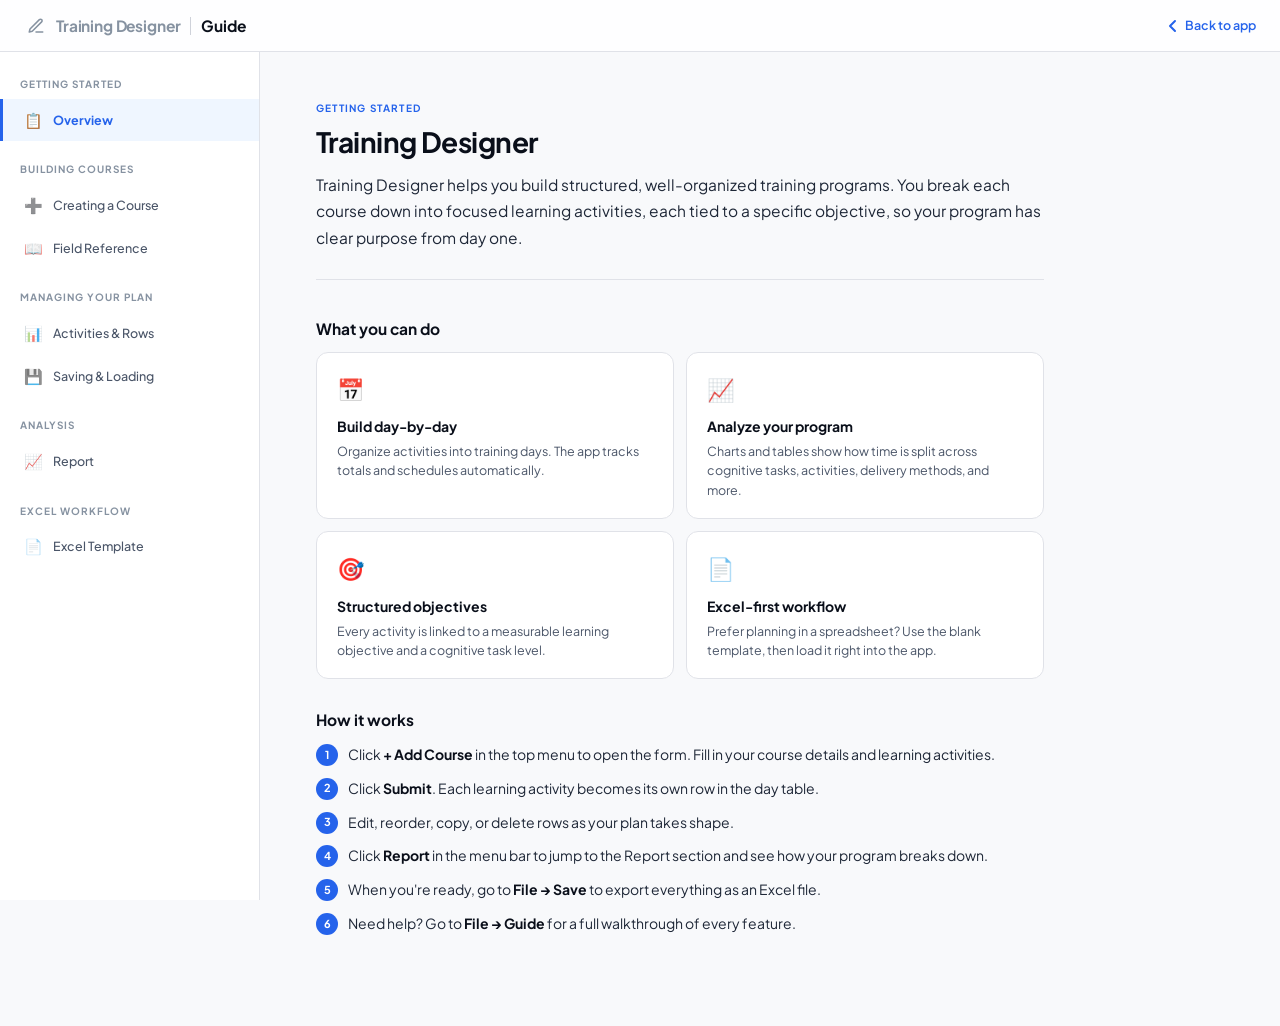
==== guide/index.html @ cc798cdb "initial commit" ====
<!DOCTYPE html>
<html lang="en">
<head>
  <meta charset="UTF-8">
  <meta name="viewport" content="width=device-width, initial-scale=1.0">
  <title>Training Designer: Guide</title>
  <link rel="icon" type="image/png" sizes="32x32" href="../icon.png" />
  <link rel="preconnect" href="https://fonts.googleapis.com">
  <link rel="preconnect" href="https://fonts.gstatic.com" crossorigin>
  <link href="https://fonts.googleapis.com/css2?family=Plus+Jakarta+Sans:ital,wght@0,300;0,400;0,500;0,600;0,700;1,400&display=swap" rel="stylesheet">
  <link rel="stylesheet" href="style.css">
</head>
<body>

  <!-- Top bar -->
  <header class="topbar">
    <span class="topbar-icon">
      <svg width="18" height="18" viewBox="0 0 24 24" fill="none" stroke="currentColor" stroke-width="2" stroke-linecap="round" stroke-linejoin="round">
        <path d="M12 20h9"/><path d="M16.5 3.5a2.121 2.121 0 0 1 3 3L7 19l-4 1 1-4L16.5 3.5z"/>
      </svg>
    </span>
    <span class="topbar-logo">Training Designer</span>
    <div class="topbar-sep"></div>
    <span class="topbar-title">Guide</span>
    <a href="../index.html" class="topbar-back">
      <svg width="14" height="14" viewBox="0 0 14 14" fill="none"><path d="M9 2L4 7L9 12" stroke="currentColor" stroke-width="2" stroke-linecap="round" stroke-linejoin="round"/></svg>
      Back to app
    </a>
  </header>

  <div class="layout">

    <!-- Sidebar -->
    <nav class="sidebar" id="sidebar">
      <div class="sidebar-section-label">Getting Started</div>
      <div class="nav-item active" data-panel="overview">
        <span class="nav-icon">📋</span> Overview
      </div>

      <div class="sidebar-section-label">Building Courses</div>
      <div class="nav-item" data-panel="creating">
        <span class="nav-icon">➕</span> Creating a Course
      </div>
      <div class="nav-item" data-panel="fields">
        <span class="nav-icon">📖</span> Field Reference
      </div>

      <div class="sidebar-section-label">Managing Your Plan</div>
      <div class="nav-item" data-panel="managing">
        <span class="nav-icon">📊</span> Activities &amp; Rows
      </div>
      <div class="nav-item" data-panel="saving">
        <span class="nav-icon">💾</span> Saving &amp; Loading
      </div>

      <div class="sidebar-section-label">Analysis</div>
      <div class="nav-item" data-panel="report">
        <span class="nav-icon">📈</span> Report
      </div>

      <div class="sidebar-section-label">Excel Workflow</div>
      <div class="nav-item" data-panel="template">
        <span class="nav-icon">📄</span> Excel Template
      </div>
    </nav>

    <!-- Main -->
    <main class="main" id="mainContent">

      <!-- ── OVERVIEW ──────────────────────────────────────────── -->
      <section class="panel active" id="overview">
        <div class="panel-eyebrow">Getting Started</div>
        <h1 class="panel-title">Training Designer</h1>
        <p class="panel-lead">Training Designer helps you build structured, well-organized training programs. You break each course down into focused learning activities, each tied to a specific objective, so your program has clear purpose from day one.</p>

        <div class="section">
          <div class="section-title">What you can do</div>
          <div class="overview-grid">
            <div class="overview-card">
              <div class="overview-card-icon">📅</div>
              <div class="overview-card-title">Build day-by-day</div>
              <div class="overview-card-desc">Organize activities into training days. The app tracks totals and schedules automatically.</div>
            </div>
            <div class="overview-card">
              <div class="overview-card-icon">📈</div>
              <div class="overview-card-title">Analyze your program</div>
              <div class="overview-card-desc">Charts and tables show how time is split across cognitive tasks, activities, delivery methods, and more.</div>
            </div>
            <div class="overview-card">
              <div class="overview-card-icon">🎯</div>
              <div class="overview-card-title">Structured objectives</div>
              <div class="overview-card-desc">Every activity is linked to a measurable learning objective and a cognitive task level.</div>
            </div>
            <div class="overview-card">
              <div class="overview-card-icon">📄</div>
              <div class="overview-card-title">Excel-first workflow</div>
              <div class="overview-card-desc">Prefer planning in a spreadsheet? Use the blank template, then load it right into the app.</div>
            </div>
          </div>
        </div>

        <div class="section">
          <div class="section-title">How it works</div>
          <ul class="steps">
            <li>Click <strong>+ Add Course</strong> in the top menu to open the form. Fill in your course details and learning activities.</li>
            <li>Click <strong>Submit</strong>. Each learning activity becomes its own row in the day table.</li>
            <li>Edit, reorder, copy, or delete rows as your plan takes shape.</li>
            <li>Click <strong>Report</strong> in the menu bar to jump to the Report section and see how your program breaks down.</li>
            <li>When you're ready, go to <strong>File &rarr; Save</strong> to export everything as an Excel file.</li>
            <li>Need help? Go to <strong>File &rarr; Guide</strong> for a full walkthrough of every feature.</li>
          </ul>
        </div>
      </section>

      <!-- ── CREATING A COURSE ─────────────────────────────────── -->
      <section class="panel" id="creating">
        <div class="panel-eyebrow">Building Courses</div>
        <h1 class="panel-title">Creating a Course</h1>
        <p class="panel-lead">Each time you submit the form, the app creates one or more rows in your day table. Every learning activity you define becomes its own row.</p>

        <div class="section">
          <div class="section-title">Opening the form</div>
          <p>Click <strong>+ Add Course</strong> in the top menu bar. A form will appear where you can fill in the course details (day, unit, module) and at least one learning activity. When everything looks right, click <strong>Submit</strong>.</p>
        </div>

        <div class="section">
          <div class="section-title">Adding multiple activities</div>
          <p>A single course can contain several learning activities. For example, a module on "Creating a Case in Salesforce" might include a lecture, a navigation practice, and a knowledge check, each as separate activities.</p>
          <p>Click <strong>+ Learning Activity</strong> inside the form to add more. Each one gets its own objective, cognitive task, and duration, and each one becomes a separate row in the table.</p>
          <div class="callout"><strong>Tip:</strong> Use the drag handle (☰) next to each activity block to reorder them inside the form before you submit.</div>
        </div>

        <div class="section">
          <div class="section-title">Editing an existing row</div>
          <p>Click the ✏️ <strong>Edit</strong> button on any row. The form reopens with that row's data already filled in. Make your changes and submit to update it.</p>
          <div class="callout">While you're editing, all other table actions (drag, delete, copy) are disabled. Submit or cancel the edit to re-enable them.</div>
        </div>
      </section>

      <!-- ── FIELD REFERENCE ───────────────────────────────────── -->
      <section class="panel" id="fields">
        <div class="panel-eyebrow">Building Courses</div>
        <h1 class="panel-title">Field Reference</h1>
        <p class="panel-lead">A breakdown of every field in the Add Course form, what it means, and what to enter.</p>

        <div class="card">
          <div class="section-title">Course-level fields</div>
          <p style="margin-bottom:12px;color:var(--ink-tertiary);font-size:var(--text-sm);">These apply to the whole course and are shared by all activities under it.</p>
          <div class="field-row" style="padding-top:0"><span class="field-label">Day</span><span class="field-val">Which training day this course falls on. Enter a number (e.g., 1, 2, 3).</span></div>
          <div class="field-row"><span class="field-label">Unit (Main Topic)</span><span class="field-val">The broad topic that groups related content together. Example: "Salesforce", "Print Products", "Tax Form 1065".</span></div>
          <div class="field-row"><span class="field-label">Module (Subtopic)</span><span class="field-val">A specific subject within the unit. Example: "Creating a Case in Salesforce", "Running Meetings".</span></div>
        </div>

        <div class="card">
          <div class="section-title">Activity-level fields</div>
          <p style="margin-bottom:12px;color:var(--ink-tertiary);font-size:var(--text-sm);">Each learning activity has its own set of these fields.</p>
          <div class="field-row" style="padding-top:0"><span class="field-label">Duration</span><span class="field-val">How long this activity takes, in minutes.</span></div>
          <div class="field-row"><span class="field-label">Link <span style="font-weight:400;color:var(--ink-muted);font-size:var(--text-xs)">(optional)</span></span><span class="field-val">A URL to an external resource. If provided, it shows as a clickable link in the Media column. Must start with http:// or https://.</span></div>
          <div class="field-row"><span class="field-label">Plan</span><span class="field-val">The intended action for this row when reviewing or updating the program. Rows marked <strong>Remove</strong> are excluded from total duration calculations.</span></div>
          <div class="field-row"><span class="field-label">Notes <span style="font-weight:400;color:var(--ink-muted);font-size:var(--text-xs)">(optional)</span></span><span class="field-val">Any extra context that may affect delivery or future updates. Only visible in the exported Excel file.</span></div>
        </div>

        <div class="card">
          <div class="section-title">Learning Objective</div>
          <p>A clear, measurable statement of what learners should be able to do after completing this activity. Write it as an action. Examples:</p>
          <ul style="margin-top:8px;">
            <li>Verify customer identity using the two-step authentication process</li>
            <li>Locate specific legal cases using Westlaw's search tools</li>
            <li>Explain what common error messages mean during financial statement uploads</li>
          </ul>
        </div>

        <div class="card">
          <div class="section-title">Cognitive Task</div>
          <p>The level of thinking this activity requires. These build on each other, from simple recall to complex creation.</p>
          <div class="field-row" style="padding-top:6px"><span class="field-label">Remember</span><span class="field-val">Recall facts, rules, or steps exactly as learned. <em>Example: List the required fields on a case form.</em></span></div>
          <div class="field-row"><span class="field-label">Explain</span><span class="field-val">Describe how something works or restate it in your own words. <em>Example: Explain why a case gets escalated.</em></span></div>
          <div class="field-row"><span class="field-label">Apply</span><span class="field-val">Use what you've learned to complete a task in a new situation. <em>Example: Create a new case following the standard workflow.</em></span></div>
          <div class="field-row"><span class="field-label">Evaluate</span><span class="field-val">Analyze a situation and make a judgment call. <em>Example: Decide whether to escalate or resolve a case based on its details.</em></span></div>
          <div class="field-row"><span class="field-label">Create</span><span class="field-val">Combine concepts to develop something original. <em>Example: Design a custom workflow for handling a new case type.</em></span></div>
        </div>

        <div class="card">
          <div class="section-title">Learner Activity</div>
          <p>What the learner will actually be doing during this activity. Choose the one that best describes the experience.</p>
          <div class="chips">
            <span class="chip">Lecture Participation</span>
            <span class="chip">Workshop</span>
            <span class="chip">Module Interaction</span>
            <span class="chip">Watching</span>
            <span class="chip">Reading</span>
            <span class="chip">Listening</span>
            <span class="chip">Navigation Practice</span>
            <span class="chip">Reference / Job Aids Practice</span>
            <span class="chip">Interactive Q&amp;A</span>
            <span class="chip">Recap / Debrief</span>
            <span class="chip">Reflection</span>
            <span class="chip">Live Group Discussion</span>
            <span class="chip">Async Group Discussion</span>
            <span class="chip">Peer Teaching</span>
            <span class="chip">Role Play / Mock Call</span>
            <span class="chip">Scenario-Based Exercise</span>
            <span class="chip">Knowledge Check</span>
            <span class="chip">Written Graded Assessment</span>
            <span class="chip">Graded Mock Calls</span>
            <span class="chip">Navigation Assessment</span>
            <span class="chip">Peer Assessment</span>
            <span class="chip">Self Assessment</span>
            <span class="chip">Shadowing / Observation</span>
            <span class="chip">Live Customer Practice</span>
            <span class="chip">Mentorship / Coaching</span>
            <span class="chip">Game</span>
            <span class="chip">Meet &amp; Greet</span>
          </div>
        </div>

        <div class="card">
          <div class="section-title">Delivery Method</div>
          <p>How the learning experience is structured and delivered to the learner.</p>
          <div class="field-row" style="padding-top:6px"><span class="field-label">Instructor-Led</span><span class="field-val">A trainer guides the session in real time with direct interaction and feedback.</span></div>
          <div class="field-row"><span class="field-label">Self-Paced</span><span class="field-val">Learners work through the material independently, at their own speed.</span></div>
          <div class="field-row"><span class="field-label">On-the-Job Training</span><span class="field-val">Learning happens through supervised practice in actual work situations.</span></div>
          <div class="field-row"><span class="field-label">Microlearning</span><span class="field-val">Short, focused lessons designed to be completed quickly and applied right away.</span></div>
        </div>

        <div class="card">
          <div class="section-title">Content Type</div>
          <p>What kind of knowledge or skill this activity covers. The type affects how it maps against cognitive tasks in the report.</p>
          <div class="field-row" style="padding-top:6px">
            <span class="field-label">Facts / Concepts <span class="stag" style="font-size:9px;padding:1px 6px;">Info</span></span>
            <span class="field-val">Foundational knowledge that needs to be remembered and understood.</span>
          </div>
          <div class="field-row">
            <span class="field-label">Workflows <span class="stag" style="font-size:9px;padding:1px 6px;">Info</span></span>
            <span class="field-val">Multi-step processes that show how tasks or roles connect end-to-end.</span>
          </div>
          <div class="field-row">
            <span class="field-label">Software / Tools <span class="stag" style="font-size:9px;padding:1px 6px;">Procedural</span></span>
            <span class="field-val">Step-by-step instructions for using a specific application or tool.</span>
          </div>
          <div class="field-row">
            <span class="field-label">Customer Service <span class="stag" style="font-size:9px;padding:1px 6px;">Procedural</span></span>
            <span class="field-val">Standard protocols for handling customer interactions consistently.</span>
          </div>
          <div class="field-row">
            <span class="field-label">Software / Tools <span class="stag" style="font-size:9px;padding:1px 6px;">Problem-Solving</span></span>
            <span class="field-val">Troubleshooting principles for diagnosing and fixing technical issues.</span>
          </div>
          <div class="field-row">
            <span class="field-label">Customer Service <span class="stag" style="font-size:9px;padding:1px 6px;">Problem-Solving</span></span>
            <span class="field-val">Strategies for handling unique or complex customer situations.</span>
          </div>
        </div>
      </section>

      <!-- ── MANAGING ───────────────────────────────────────────── -->
      <section class="panel" id="managing">
        <div class="panel-eyebrow">Managing Your Plan</div>
        <h1 class="panel-title">Activities &amp; Rows</h1>
        <p class="panel-lead">Every submitted activity becomes a row in the day table. You can edit, reorder, duplicate, or remove any row at any time.</p>

        <div class="card">
          <div class="section-title">Row action buttons</div>
          <p style="margin-bottom:10px;color:var(--ink-tertiary);font-size:var(--text-sm);">Each row has four action buttons on the right side.</p>
          <div class="field-row" style="padding-top:0"><span class="field-label">✏️ Edit</span><span class="field-val">Reopens the form with this row's data so you can modify any field.</span></div>
          <div class="field-row"><span class="field-label">📋 Copy</span><span class="field-val">Creates an exact duplicate of the row directly below it.</span></div>
          <div class="field-row"><span class="field-label">🗑️ Delete</span><span class="field-val">Permanently removes the row from your training plan.</span></div>
          <div class="field-row"><span class="field-label">☰ Drag</span><span class="field-val">Click and hold to move a row up or down within its day, or drag it into a different day's table.</span></div>
        </div>

        <div class="card">
          <div class="section-title">Selecting rows &amp; bulk actions</div>
          <p>Use the checkbox on any row to select it. You can also check the box in the day header to select every row in that day at once.</p>
          <p>Once rows are selected, a <strong>Manage Selected</strong> dropdown appears in the menu bar with these options:</p>
          <div class="chips" style="margin-top:10px;">
            <span class="chip">Copy Selected</span>
            <span class="chip">Move Selected</span>
            <span class="chip">Delete Selected</span>
          </div>
          <div class="callout" style="margin-top:12px;">While rows are selected, individual row actions (edit, copy, delete, drag) and the Add Course button are disabled. Deselect all rows to re-enable them.</div>
        </div>

        <div class="card">
          <div class="section-title">Table visual indicators</div>
          <div class="field-row" style="padding-top:0"><span class="field-label">Dashed line</span><span class="field-val">Activities that share the same unit and module are grouped together with dashed borders between them.</span></div>
          <div class="field-row"><span class="field-label">Solid line</span><span class="field-val">A solid border marks where one course group ends and another begins.</span></div>
          <div class="field-row"><span class="field-label">Gray row</span><span class="field-val">A scheduled break. Break rows can be edited (to change duration), copied, deleted, and dragged just like regular rows.</span></div>
        </div>

        <div class="card">
          <div class="section-title">Breaks</div>
          <p>Click <strong>+ Add Break</strong> below any day table to insert a break row. You'll be asked for the duration in minutes. Breaks can be repositioned by dragging.</p>
          <p>Use <strong>Hide Breaks</strong> in the menu to temporarily collapse all break rows from view. Use <strong>Delete Breaks</strong> to remove them all at once.</p>
        </div>

        <div class="card">
          <div class="section-title">Total Duration</div>
          <p>Shown at the bottom of each day table. This is the sum of all activity durations for that day, displayed as both minutes and decimal hours (e.g., <em>240 min | 4 hrs</em>). Rows with the Plan set to <strong>Remove</strong> are automatically excluded from this total.</p>
        </div>

        <div class="card">
          <div class="section-title">Undo</div>
          <p>The <strong>↺</strong> button in the top menu bar lets you undo the last action. You can also press <strong>Ctrl+Z</strong> (or Cmd+Z on Mac). The app keeps up to 20 levels of undo history.</p>
          <p>Undo covers: adding, editing, or deleting activities, copying or moving rows, reordering via drag-and-drop, adding or deleting breaks, changing start time, editing product/program names, resetting, and loading a file.</p>
          <div class="callout">Undo is disabled while you're adding or editing a course. Submit or cancel the form first.</div>
        </div>

        <div class="card">
          <div class="section-title">Selection tally</div>
          <p>When you select rows using checkboxes, a floating counter appears on the right side of the screen showing the total number of selected rows and their combined duration in minutes and hours. Rows marked as <strong>Remove</strong> in the Plan column are excluded from the duration total.</p>
        </div>
      </section>

      <!-- ── SAVING ────────────────────────────────────────────── -->
      <section class="panel" id="saving">
        <div class="panel-eyebrow">Managing Your Plan</div>
        <h1 class="panel-title">Saving &amp; Loading</h1>
        <p class="panel-lead">Export your training plan as a structured Excel file, or load a previously saved file to pick up where you left off.</p>

        <div class="card">
          <div class="section-title">How to save</div>
          <p>Go to <strong>File &rarr; Save</strong> in the top menu. The save dialog lets you optionally include a date, time, and time zone in the exported file.</p>
          <p>Before saving, make sure to set your <strong>Product Name</strong> and <strong>Training Program</strong> name. You can do this by clicking the name text next to the <strong>Design</strong> or <strong>Report</strong> header. A modal will appear where you can enter or update both names. You can save without names, but the Excel fields will be empty.</p>
          <div class="field-row" style="margin-top:10px;padding-top:0"><span class="field-label">Add Date &amp; Time</span><span class="field-val">Check this box to include a start date, time, and time zone in your exported file. Useful if your team needs a concrete schedule.</span></div>
        </div>

        <div class="card">
          <div class="section-title">File naming</div>
          <p>File names are generated automatically based on your product name, program name, and a UTC timestamp. This keeps your files organized and easy to track across versions.</p>
          <code class="mono">Customer_Service__Engage_Connect__20250218_1324Z.xlsx</code>
          <div class="callout callout-warn"><strong>Important:</strong> Don't rename files manually. The naming convention is designed for version control, and changing it can make it harder to identify the current version.</div>
        </div>

        <div class="card">
          <div class="section-title">Product and program names</div>
          <p>Your product and program names appear next to the <strong>Design</strong> and <strong>Report</strong> headers. Click them at any time to open the edit modal and update the names. When no names are set, a placeholder <em>Product Name: Training Program</em> is shown.</p>
          <p>When you load a file, any names stored in the Excel are imported automatically. If the file has no names, the placeholder appears and you can set them by clicking.</p>
          <p>Name changes are covered by <strong>undo</strong>, so you can revert them if needed.</p>
        </div>

        <div class="card">
          <div class="section-title">Loading a file</div>
          <p>Go to <strong>File &rarr; Load</strong> and select a previously saved <kbd>.xlsx</kbd> file. The app reads the data and rebuilds your day tables, charts, and reports automatically.</p>
          <div class="callout callout-warn">Loading a file replaces everything currently in the app. Make sure to save your current work first if you haven't already.</div>
        </div>
      </section>

      <!-- ── REPORT ────────────────────────────────────────────── -->
      <section class="panel" id="report">
        <div class="panel-eyebrow">Analysis</div>
        <h1 class="panel-title">Report</h1>
        <p class="panel-lead">A detailed breakdown of your training program that helps you spot patterns, imbalances, and opportunities to improve your design.</p>

        <div class="card">
          <div class="section-title">Getting there</div>
          <p>Click the <strong>Report ↓</strong> button in the top menu to jump straight to the Report section. Once you're there, the button changes to <strong>Design ↑</strong> to bring you back to the day tables.</p>
        </div>

        <div class="card">
          <div class="section-title">Numerical tables</div>
          <p>Each report category (Cognitive Task, Learner Activity, Delivery Method, Media, Content Type) gets its own table showing:</p>
          <div class="field-row" style="margin-top:8px;padding-top:0"><span class="field-label">Count</span><span class="field-val">How many activities use that category.</span></div>
          <div class="field-row"><span class="field-label">Duration</span><span class="field-val">Total minutes spent on that category.</span></div>
          <div class="field-row"><span class="field-label">Time %</span><span class="field-val">What percentage of total program time it represents.</span></div>
          <p style="margin-top:10px;">Click <strong>Show Days</strong> above any table to filter by specific training days for a more focused view.</p>
        </div>

        <div class="card">
          <div class="section-title">Donut charts</div>
          <p>A quick visual snapshot of how time is distributed across each category. The center shows the dominant category and its percentage. Hover over any slice for details. Useful for spotting when one category dominates or another is underrepresented.</p>
        </div>

        <div class="card">
          <div class="section-title">Line charts</div>
          <p>These appear automatically when your program spans multiple days. The X-axis shows training days and the Y-axis shows minutes per category per day.</p>
          <p>Use these to see how emphasis shifts over time. For example, you might check whether cognitive complexity increases as the program progresses, or whether instructor-led time tapers off as learners gain independence.</p>
        </div>

        <div class="card">
          <div class="section-title">Content Type vs. Cognitive Tasks</div>
          <p>A cross-reference table at the bottom of the report. It shows how your content types (Information, Procedural, Problem-Solving) map against each cognitive task level (Remember through Create). This helps you confirm that your program challenges learners appropriately across different types of content.</p>
        </div>
      </section>

      <!-- ── TEMPLATE ──────────────────────────────────────────── -->
      <section class="panel" id="template">
        <div class="panel-eyebrow">Excel Workflow</div>
        <h1 class="panel-title">Excel Template</h1>
        <p class="panel-lead">If you prefer to plan in Excel first, download the blank template. It comes with dropdown menus already built into the key columns, so your data stays compatible with the app.</p>

        <div class="card">
          <div class="section-title">Columns with dropdown validation</div>
          <p>These columns have built-in list validation to keep your entries consistent when you load the file into Training Designer:</p>
          <div class="chips" style="margin-top:10px;">
            <span class="chip">Cognitive Task</span>
            <span class="chip">Learner Activity</span>
            <span class="chip">Delivery Method</span>
            <span class="chip">Media</span>
            <span class="chip">Type of Content</span>
            <span class="chip">Plan</span>
          </div>
        </div>

        <div class="card">
          <div class="section-title">Loading your Excel file into the app</div>
          <ul class="steps">
            <li>Fill in the template in Excel. Each row represents one learning activity.</li>
            <li>Save the file. Keep the column headers exactly as they are.</li>
            <li>In Training Designer, go to <strong>File &rarr; Load</strong> and select your file.</li>
            <li>The app reads your data and generates day tables, reports, and charts automatically.</li>
          </ul>
          <div class="callout callout-warn" style="margin-top:8px;"><strong>Important:</strong> Do not rename, reorder, or delete any column headers. The load function maps your data by matching header names exactly.</div>
        </div>

        <div class="card">
          <div class="section-title">Download the template</div>
          <p>Get the blank Excel template with all columns and dropdown validation ready to use.</p>
          <p style="margin-top:12px;">
            <a href="Training Designer Blank Template.xlsx" download="Training Designer Blank Template.xlsx" id="downloadTemplateLink" style="display:inline-flex;align-items:center;gap:6px;background:var(--ink-primary);color:var(--surface-0);padding:10px 20px;border-radius:var(--radius-sm);text-decoration:none;font-size:var(--text-sm);font-weight:600;transition:all 0.15s;box-shadow:var(--shadow-sm);" onmouseover="this.style.background='var(--ink-secondary)';this.style.transform='translateY(-1px)'" onmouseout="this.style.background='var(--ink-primary)';this.style.transform='translateY(0)'">
              <svg width="14" height="14" viewBox="0 0 14 14" fill="none"><path d="M7 1v9M3 7l4 4 4-4" stroke="currentColor" stroke-width="2" stroke-linecap="round" stroke-linejoin="round"/><path d="M1 12h12" stroke="currentColor" stroke-width="2" stroke-linecap="round"/></svg>
              Download Template
            </a>
          </p>
          <p style="margin-top:10px; font-size:var(--text-xs); color:var(--ink-muted);">You can also download this from within the app via <strong>File &rarr; Template</strong>.</p>
        </div>
      </section>

    </main>
  </div>

  <button class="mobile-nav-toggle" id="mobileNavToggle" aria-label="Toggle navigation">☰</button>

  <script src="app.js"></script>
</body>
</html>
---- guide/style.css ----
/* ══════════════════════════════════════════════════════════════
       DESIGN TOKENS — matches Training Designer app
       ══════════════════════════════════════════════════════════════ */
    :root {
      --surface-0: #ffffff;
      --surface-1: #f8f9fb;
      --surface-2: #f0f1f4;
      --surface-3: #e4e6eb;
      --border-light: #e0e2e8;
      --border-default: #cfd2da;
      --border-strong: #9ea3b0;

      --ink-primary: #0a0f1a;
      --ink-secondary: #1e2737;
      --ink-tertiary: #4a5568;
      --ink-muted: #8692a1;
      --ink-faint: #c5cad3;

      --accent: #2563eb;
      --accent-hover: #1d4ed8;
      --accent-soft: #eff6ff;
      --accent-border: #bfdbfe;

      --success: #059669;
      --success-soft: #ecfdf5;
      --warning: #d97706;
      --warning-soft: #fffbeb;

      --sidebar-w: 260px;
      --header-h: 52px;

      --font-sans: 'Plus Jakarta Sans', -apple-system, BlinkMacSystemFont, sans-serif;

      --text-xxs: 10px;
      --text-xs: 11px;
      --text-sm: 12.5px;
      --text-base: 14px;
      --text-md: 15.5px;
      --text-lg: 18px;
      --text-xl: 22px;
      --text-xxl: 28px;

      --radius-sm: 6px;
      --radius-md: 8px;
      --radius-lg: 12px;

      --shadow-sm: 0 1px 3px rgba(0,0,0,0.06), 0 1px 2px rgba(0,0,0,0.04);
      --shadow-md: 0 4px 12px rgba(0,0,0,0.07), 0 1px 3px rgba(0,0,0,0.04);

      --ease-out: cubic-bezier(0.16, 1, 0.3, 1);
    }

    /* ── Reset ──────────────────────────────────────────────────── */
    *, *::before, *::after { box-sizing: border-box; margin: 0; padding: 0; }

    body {
      font-family: var(--font-sans);
      background: var(--surface-1);
      color: var(--ink-primary);
      font-size: var(--text-base);
      line-height: 1.65;
      min-height: 100vh;
      -webkit-font-smoothing: antialiased;
    }

    ::selection { background: var(--accent); color: white; }

    /* ── Top Bar ────────────────────────────────────────────────── */
    .topbar {
      position: fixed;
      top: 0; left: 0; right: 0;
      height: var(--header-h);
      background: rgba(255,255,255,0.82);
      backdrop-filter: blur(16px) saturate(180%);
      -webkit-backdrop-filter: blur(16px) saturate(180%);
      border-bottom: 1px solid var(--border-light);
      display: flex;
      align-items: center;
      padding: 0 24px 0 16px;
      gap: 0;
      z-index: 200;
    }
    .topbar-icon {
      display: flex;
      align-items: center;
      justify-content: center;
      width: 40px;
      flex-shrink: 0;
      color: var(--ink-muted);
    }
    .topbar-logo {
      font-size: var(--text-md);
      font-weight: 700;
      color: var(--ink-muted);
      letter-spacing: -0.01em;
      text-decoration: none;
    }
    .topbar-sep {
      width: 1px; height: 18px;
      background: var(--border-default);
      margin: 0 10px;
    }
    .topbar-title {
      font-size: var(--text-md);
      font-weight: 700;
      color: var(--ink-primary);
      letter-spacing: -0.01em;
    }
    .topbar-back {
      margin-left: auto;
      font-size: var(--text-sm);
      color: var(--accent);
      text-decoration: none;
      font-weight: 600;
      display: flex;
      align-items: center;
      gap: 5px;
      transition: color 0.15s;
    }
    .topbar-back:hover { color: var(--accent-hover); }
    .topbar-back svg { flex-shrink: 0; }

    /* ── Layout ─────────────────────────────────────────────────── */
    .layout {
      display: flex;
      padding-top: var(--header-h);
      min-height: 100vh;
    }

    /* ── Sidebar ────────────────────────────────────────────────── */
    .sidebar {
      width: var(--sidebar-w);
      flex-shrink: 0;
      position: fixed;
      top: var(--header-h);
      left: 0;
      bottom: 0;
      overflow-y: auto;
      border-right: 1px solid var(--border-light);
      padding: 24px 0 40px;
      background: var(--surface-0);
    }
    .sidebar::-webkit-scrollbar { width: 4px; }
    .sidebar::-webkit-scrollbar-thumb { background: var(--border-default); border-radius: 4px; }

    .sidebar-section-label {
      font-size: var(--text-xxs);
      font-weight: 700;
      letter-spacing: 0.1em;
      text-transform: uppercase;
      color: var(--ink-muted);
      padding: 20px 20px 6px;
    }
    .sidebar-section-label:first-child { padding-top: 0; }

    .nav-item {
      display: flex;
      align-items: center;
      gap: 10px;
      padding: 9px 20px;
      font-size: var(--text-sm);
      font-weight: 500;
      color: var(--ink-tertiary);
      cursor: pointer;
      border-left: 3px solid transparent;
      transition: color 0.15s, border-color 0.15s, background 0.15s;
      user-select: none;
    }
    .nav-item:hover {
      color: var(--ink-primary);
      background: var(--surface-1);
    }
    .nav-item.active {
      color: var(--accent);
      font-weight: 700;
      border-left-color: var(--accent);
      background: var(--accent-soft);
    }
    .nav-item .nav-icon {
      font-size: 15px;
      flex-shrink: 0;
      width: 20px;
      text-align: center;
      opacity: 0.7;
    }
    .nav-item.active .nav-icon { opacity: 1; }

    /* ── Main Content ───────────────────────────────────────────── */
    .main {
      margin-left: var(--sidebar-w);
      flex: 1;
      padding: 48px 56px 80px;
      max-width: 840px;
    }

    /* panels */
    .panel { display: none; }
    .panel.active {
      display: block;
      animation: fadeUp 0.25s var(--ease-out) both;
    }
    @keyframes fadeUp {
      from { opacity: 0; transform: translateY(6px); }
      to   { opacity: 1; transform: translateY(0); }
    }

    /* ── Content Typography ─────────────────────────────────────── */
    .panel-eyebrow {
      font-size: var(--text-xxs);
      font-weight: 700;
      letter-spacing: 0.12em;
      text-transform: uppercase;
      color: var(--accent);
      margin-bottom: 8px;
    }
    .panel-title {
      font-size: var(--text-xxl);
      font-weight: 700;
      color: var(--ink-primary);
      line-height: 1.2;
      margin-bottom: 14px;
      letter-spacing: -0.02em;
    }
    .panel-lead {
      font-size: var(--text-md);
      font-weight: 400;
      color: var(--ink-secondary);
      line-height: 1.7;
      margin-bottom: 36px;
      padding-bottom: 28px;
      border-bottom: 1px solid var(--border-light);
    }

    /* section blocks */
    .section { margin-bottom: 28px; }
    .section:last-child { margin-bottom: 0; }

    .section-title {
      font-size: var(--text-md);
      font-weight: 700;
      color: var(--ink-primary);
      margin-bottom: 10px;
      display: flex;
      align-items: center;
      gap: 8px;
    }
    .section-title .stag {
      font-size: var(--text-xxs);
      font-weight: 600;
      letter-spacing: 0.08em;
      text-transform: uppercase;
      color: var(--surface-0);
      background: var(--accent);
      padding: 2px 8px;
      border-radius: 20px;
    }

    p {
      font-size: var(--text-base);
      color: var(--ink-secondary);
      line-height: 1.7;
      margin-bottom: 10px;
    }
    p:last-child { margin-bottom: 0; }

    ul, ol { padding-left: 20px; margin-bottom: 10px; }
    li {
      font-size: var(--text-base);
      color: var(--ink-secondary);
      line-height: 1.7;
      margin-bottom: 4px;
    }
    li strong, p strong { color: var(--ink-primary); font-weight: 700; }

    /* card */
    .card {
      background: var(--surface-0);
      border: 1px solid var(--border-light);
      border-radius: var(--radius-lg);
      padding: 20px 22px;
      margin-bottom: 14px;
      transition: border-color 0.15s, box-shadow 0.15s;
    }
    .card:last-child { margin-bottom: 0; }
    .card:hover { border-color: var(--border-default); box-shadow: var(--shadow-sm); }
    .card > .section-title { margin-bottom: 8px; }

    /* field rows */
    .field-row {
      display: grid;
      grid-template-columns: 160px 1fr;
      gap: 4px 14px;
      align-items: baseline;
      padding: 8px 0;
      border-bottom: 1px solid var(--border-light);
      font-size: var(--text-base);
    }
    .field-row:last-child { border-bottom: none; padding-bottom: 0; }
    .field-row:first-child { padding-top: 0; }
    .field-label { font-weight: 700; color: var(--ink-primary); font-size: var(--text-sm); }
    .field-val { color: var(--ink-secondary); line-height: 1.6; }

    /* chips */
    .chips { display: flex; flex-wrap: wrap; gap: 6px; margin-top: 10px; }
    .chip {
      background: var(--surface-1);
      border: 1px solid var(--border-light);
      border-radius: 20px;
      padding: 4px 13px;
      font-size: var(--text-xs);
      font-weight: 500;
      color: var(--ink-secondary);
      letter-spacing: 0.01em;
    }

    /* code/mono */
    .mono {
      font-family: 'SF Mono', 'Fira Code', Consolas, monospace;
      font-size: var(--text-sm);
      background: var(--surface-2);
      border: 1px solid var(--border-light);
      border-radius: var(--radius-sm);
      padding: 10px 14px;
      color: var(--ink-primary);
      display: block;
      margin: 8px 0;
      word-break: break-all;
    }

    /* callout */
    .callout {
      background: var(--accent-soft);
      border-left: 3px solid var(--accent);
      border-radius: 0 var(--radius-md) var(--radius-md) 0;
      padding: 12px 16px;
      margin: 12px 0;
      font-size: var(--text-sm);
      color: var(--ink-secondary);
      line-height: 1.65;
    }
    .callout strong { color: var(--ink-primary); }

    .callout-warn {
      background: var(--warning-soft);
      border-left-color: var(--warning);
    }

    /* step list */
    .steps { list-style: none; padding-left: 0; counter-reset: step-counter; }
    .steps li {
      font-size: var(--text-base);
      color: var(--ink-secondary);
      line-height: 1.7;
      margin-bottom: 10px;
      padding-left: 32px;
      position: relative;
      counter-increment: step-counter;
    }
    .steps li::before {
      content: counter(step-counter);
      position: absolute;
      left: 0;
      top: 1px;
      width: 22px;
      height: 22px;
      background: var(--accent);
      color: white;
      font-size: var(--text-xs);
      font-weight: 700;
      border-radius: 50%;
      display: flex;
      align-items: center;
      justify-content: center;
    }

    /* overview grid */
    .overview-grid {
      display: grid;
      grid-template-columns: 1fr 1fr;
      gap: 12px;
      margin-top: 8px;
    }
    .overview-card {
      background: var(--surface-0);
      border: 1px solid var(--border-light);
      border-radius: var(--radius-lg);
      padding: 18px 20px;
      transition: border-color 0.15s, box-shadow 0.15s;
    }
    .overview-card:hover {
      border-color: var(--accent-border);
      box-shadow: var(--shadow-md);
    }
    .overview-card-icon { font-size: 22px; margin-bottom: 8px; }
    .overview-card-title { font-weight: 700; font-size: var(--text-base); color: var(--ink-primary); margin-bottom: 4px; }
    .overview-card-desc { font-size: var(--text-sm); color: var(--ink-tertiary); line-height: 1.55; }

    /* kbd inline */
    kbd {
      display: inline-block;
      background: var(--surface-2);
      border: 1px solid var(--border-default);
      border-radius: 4px;
      padding: 1px 6px;
      font-family: var(--font-sans);
      font-size: var(--text-xs);
      font-weight: 600;
      color: var(--ink-secondary);
      vertical-align: baseline;
    }

    /* ── Scrollbar ──────────────────────────────────────────────── */
    ::-webkit-scrollbar { width: 6px; height: 6px; }
    ::-webkit-scrollbar-track { background: transparent; }
    ::-webkit-scrollbar-thumb { background: var(--border-default); border-radius: 3px; }
    ::-webkit-scrollbar-thumb:hover { background: var(--ink-muted); }

    /* ── Mobile ─────────────────────────────────────────────────── */
    .mobile-nav-toggle {
      display: none;
      position: fixed;
      bottom: 24px; right: 24px;
      width: 46px; height: 46px;
      background: var(--ink-primary);
      color: var(--surface-0);
      border: none;
      border-radius: 50%;
      font-size: 20px;
      cursor: pointer;
      z-index: 300;
      align-items: center;
      justify-content: center;
      box-shadow: 0 4px 16px rgba(0,0,0,0.18);
      transition: background 0.15s;
    }
    .mobile-nav-toggle:hover { background: var(--ink-secondary); }

    @media (max-width: 860px) {
      .sidebar {
        transform: translateX(-100%);
        transition: transform 0.25s var(--ease-out);
        z-index: 150;
      }
      .sidebar.open { transform: translateX(0); }
      .main { margin-left: 0; padding: 32px 24px 60px; }
      .mobile-nav-toggle { display: flex; }
      .overview-grid { grid-template-columns: 1fr; }
      .field-row { grid-template-columns: 1fr; }
    }
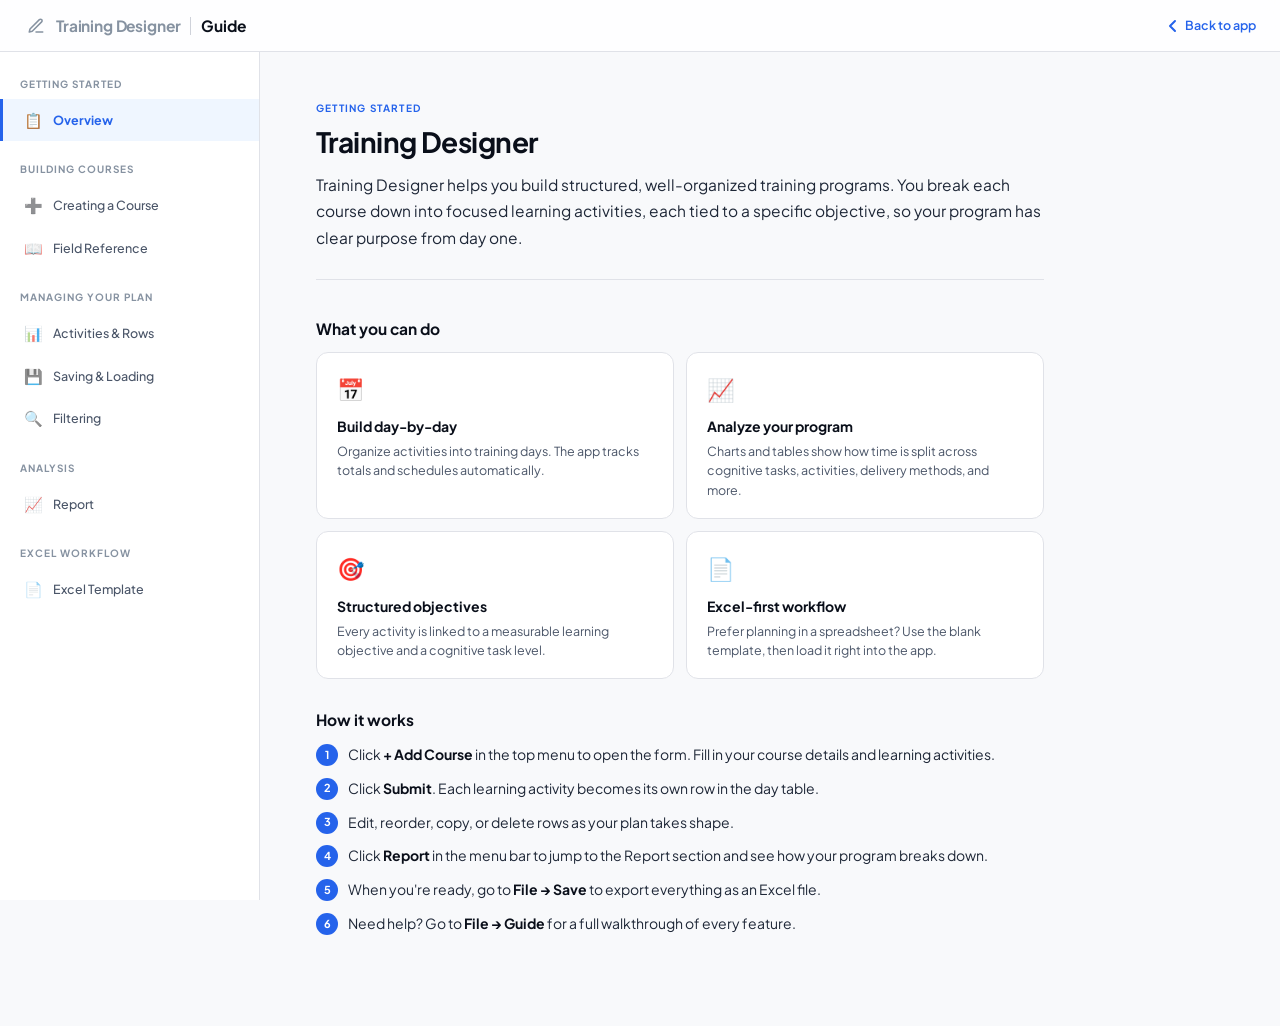
==== commit 20a1c8d2: "added Filtering in guide page" ====
--- a/guide/index.html
+++ b/guide/index.html
@@ -52,6 +52,9 @@
       <div class="nav-item" data-panel="saving">
         <span class="nav-icon">💾</span> Saving &amp; Loading
       </div>
+      <div class="nav-item" data-panel="filtering">
+        <span class="nav-icon">🔍</span> Filtering
+      </div>
 
       <div class="sidebar-section-label">Analysis</div>
       <div class="nav-item" data-panel="report">
@@ -182,35 +185,84 @@
 
         <div class="card">
           <div class="section-title">Learner Activity</div>
-          <p>What the learner will actually be doing during this activity. Choose the one that best describes the experience.</p>
-          <div class="chips">
-            <span class="chip">Lecture Participation</span>
-            <span class="chip">Workshop</span>
-            <span class="chip">Module Interaction</span>
-            <span class="chip">Watching</span>
-            <span class="chip">Reading</span>
-            <span class="chip">Listening</span>
-            <span class="chip">Navigation Practice</span>
-            <span class="chip">Reference / Job Aids Practice</span>
-            <span class="chip">Interactive Q&amp;A</span>
-            <span class="chip">Recap / Debrief</span>
-            <span class="chip">Reflection</span>
-            <span class="chip">Live Group Discussion</span>
-            <span class="chip">Async Group Discussion</span>
-            <span class="chip">Peer Teaching</span>
-            <span class="chip">Role Play / Mock Call</span>
-            <span class="chip">Scenario-Based Exercise</span>
-            <span class="chip">Knowledge Check</span>
-            <span class="chip">Written Graded Assessment</span>
-            <span class="chip">Graded Mock Calls</span>
-            <span class="chip">Navigation Assessment</span>
-            <span class="chip">Peer Assessment</span>
-            <span class="chip">Self Assessment</span>
-            <span class="chip">Shadowing / Observation</span>
-            <span class="chip">Live Customer Practice</span>
-            <span class="chip">Mentorship / Coaching</span>
-            <span class="chip">Game</span>
-            <span class="chip">Meet &amp; Greet</span>
+          <p>What the learner will actually be doing during this activity. Activities are organized into six groups based on the learner's cognitive role — not by topic or task level.</p>
+
+          <div style="margin-top:16px;">
+            <div style="font-size:var(--text-sm);font-weight:600;color:var(--ink-primary);margin-bottom:3px;">Receptive Instruction</div>
+            <p style="margin-bottom:8px;color:var(--ink-tertiary);font-size:var(--text-sm);">The learner receives and absorbs information without being required to produce, decide, or perform.</p>
+            <div class="chips">
+              <span class="chip">Lecture Participation</span>
+              <span class="chip">Video / Recording Review</span>
+              <span class="chip">Reading</span>
+              <span class="chip">Podcast / Audio Review</span>
+              <span class="chip">eLearning - Read, Watch, Listen</span>
+            </div>
+          </div>
+
+          <div style="margin-top:14px;">
+            <div style="font-size:var(--text-sm);font-weight:600;color:var(--ink-primary);margin-bottom:3px;">Meaning Making</div>
+            <p style="margin-bottom:8px;color:var(--ink-tertiary);font-size:var(--text-sm);">The learner actively organizes, connects, and makes sense of received information through reflection, questioning, or restructuring.</p>
+            <div class="chips">
+              <span class="chip">eLearning - Interactive</span>
+              <span class="chip">Q&amp;A with Instructor / Expert</span>
+              <span class="chip">Recap &amp; Debrief</span>
+              <span class="chip">Reflection</span>
+              <span class="chip">Facilitated Group Activity</span>
+              <span class="chip">Concept Mapping / Mind Mapping</span>
+              <span class="chip">Pre-Training / Advance Organizer</span>
+            </div>
+          </div>
+
+          <div style="margin-top:14px;">
+            <div style="font-size:var(--text-sm);font-weight:600;color:var(--ink-primary);margin-bottom:3px;">Guided Practice</div>
+            <p style="margin-bottom:8px;color:var(--ink-tertiary);font-size:var(--text-sm);">The learner performs a task or applies a skill with structure and support available before being expected to work independently.</p>
+            <div class="chips">
+              <span class="chip">Worked Example Review</span>
+              <span class="chip">eLearning - Simulate &amp; Practice</span>
+              <span class="chip">Software / Tool Practice</span>
+              <span class="chip">Documentation Practice</span>
+              <span class="chip">Job Aid &amp; Reference Lookup Practice</span>
+              <span class="chip">Shadowing &amp; Job Observation</span>
+            </div>
+          </div>
+
+          <div style="margin-top:14px;">
+            <div style="font-size:var(--text-sm);font-weight:600;color:var(--ink-primary);margin-bottom:3px;">Applied &amp; Social Learning</div>
+            <p style="margin-bottom:8px;color:var(--ink-tertiary);font-size:var(--text-sm);">The learner performs in realistic, collaborative, or reduced-scaffolding contexts where peers, scenarios, or real work are the medium of instruction.</p>
+            <div class="chips">
+              <span class="chip">Role Play / Mock Conversation</span>
+              <span class="chip">Scenario-Based Exercise</span>
+              <span class="chip">Live Group Discussion</span>
+              <span class="chip">Asynchronous Group Discussion</span>
+              <span class="chip">Peer Teaching</span>
+              <span class="chip">Live Customer Practice</span>
+              <span class="chip">Mentorship / Coaching</span>
+              <span class="chip">Meet &amp; Greet</span>
+              <span class="chip">Icebreaker</span>
+            </div>
+          </div>
+
+          <div style="margin-top:14px;">
+            <div style="font-size:var(--text-sm);font-weight:600;color:var(--ink-primary);margin-bottom:3px;">Assessment</div>
+            <p style="margin-bottom:8px;color:var(--ink-tertiary);font-size:var(--text-sm);">The learner demonstrates knowledge or skill for the purpose of verification rather than development, ranging from low-stakes checks to high-stakes summative evaluation.</p>
+            <div class="chips">
+              <span class="chip">Knowledge Check</span>
+              <span class="chip">Self Assessment</span>
+              <span class="chip">Peer Assessment</span>
+              <span class="chip">Procedural Skills Assessment</span>
+              <span class="chip">Written Graded Assessment</span>
+              <span class="chip">Graded Practice Conversation</span>
+            </div>
+          </div>
+
+          <div style="margin-top:14px;">
+            <div style="font-size:var(--text-sm);font-weight:600;color:var(--ink-primary);margin-bottom:3px;">Engagement &amp; Motivation</div>
+            <p style="margin-bottom:8px;color:var(--ink-tertiary);font-size:var(--text-sm);">These activities serve social, emotional, and motivational functions that enable learning rather than constitute it directly.</p>
+            <div class="chips">
+              <span class="chip">Learning Game</span>
+              <span class="chip">Meet &amp; Greet</span>
+              <span class="chip">Icebreaker</span>
+            </div>
           </div>
         </div>
 
@@ -224,6 +276,70 @@
         </div>
 
         <div class="card">
+          <div class="section-title">Media</div>
+          <p>The material or platform the learner interacts with during this activity. Media options are organized into six groups.</p>
+
+          <div style="margin-top:16px;">
+            <div style="font-size:var(--text-sm);font-weight:600;color:var(--ink-primary);margin-bottom:3px;">Documents &amp; Text</div>
+            <p style="margin-bottom:8px;color:var(--ink-tertiary);font-size:var(--text-sm);">Static text-based materials the learner reads, references, or writes in.</p>
+            <div class="chips">
+              <span class="chip">Text Document</span>
+              <span class="chip">Spreadsheet</span>
+              <span class="chip">Activity Sheet / Workbook</span>
+              <span class="chip">Online Article / Web Page</span>
+            </div>
+          </div>
+
+          <div style="margin-top:14px;">
+            <div style="font-size:var(--text-sm);font-weight:600;color:var(--ink-primary);margin-bottom:3px;">Visual Presentation</div>
+            <p style="margin-bottom:8px;color:var(--ink-tertiary);font-size:var(--text-sm);">Slide-based or graphic materials that communicate primarily through visual organization.</p>
+            <div class="chips">
+              <span class="chip">Slideshow</span>
+              <span class="chip">Infographic / Visual Aid</span>
+            </div>
+          </div>
+
+          <div style="margin-top:14px;">
+            <div style="font-size:var(--text-sm);font-weight:600;color:var(--ink-primary);margin-bottom:3px;">Audio &amp; Video</div>
+            <p style="margin-bottom:8px;color:var(--ink-tertiary);font-size:var(--text-sm);">Pre-produced one-way media the learner watches or listens to.</p>
+            <div class="chips">
+              <span class="chip">Audio Recording / Podcast</span>
+              <span class="chip">Recorded Lecture</span>
+              <span class="chip">Produced Instructional Video</span>
+            </div>
+          </div>
+
+          <div style="margin-top:14px;">
+            <div style="font-size:var(--text-sm);font-weight:600;color:var(--ink-primary);margin-bottom:3px;">Interactive Digital</div>
+            <p style="margin-bottom:8px;color:var(--ink-tertiary);font-size:var(--text-sm);">Digital tools and platforms that require active learner input and respond with feedback or branching.</p>
+            <div class="chips">
+              <span class="chip">eLearning Module</span>
+              <span class="chip">Quiz / Survey</span>
+              <span class="chip">Live System / Application</span>
+              <span class="chip">Digital Workspace / Notebook</span>
+            </div>
+          </div>
+
+          <div style="margin-top:14px;">
+            <div style="font-size:var(--text-sm);font-weight:600;color:var(--ink-primary);margin-bottom:3px;">Collaborative &amp; Social</div>
+            <p style="margin-bottom:8px;color:var(--ink-tertiary);font-size:var(--text-sm);">Shared platforms and channels that enable learners to co-create, discuss, and learn with others.</p>
+            <div class="chips">
+              <span class="chip">Collaborative Platform</span>
+              <span class="chip">Discussion Channel</span>
+            </div>
+          </div>
+
+          <div style="margin-top:14px;">
+            <div style="font-size:var(--text-sm);font-weight:600;color:var(--ink-primary);margin-bottom:3px;">Live &amp; Experiential</div>
+            <p style="margin-bottom:8px;color:var(--ink-tertiary);font-size:var(--text-sm);">Real-time human or immersive media that cannot be replicated through recorded or digital formats.</p>
+            <div class="chips">
+              <span class="chip">Guest Speaker / SME Session</span>
+              <span class="chip">VR / AR</span>
+            </div>
+          </div>
+        </div>
+
+        <div class="card">
           <div class="section-title">Content Type</div>
           <p>What kind of knowledge or skill this activity covers. The type affects how it maps against cognitive tasks in the report.</p>
           <div class="field-row" style="padding-top:6px">
@@ -239,7 +355,7 @@
             <span class="field-val">Step-by-step instructions for using a specific application or tool.</span>
           </div>
           <div class="field-row">
-            <span class="field-label">Customer Service <span class="stag" style="font-size:9px;padding:1px 6px;">Procedural</span></span>
+            <span class="field-label">Communication Skills <span class="stag" style="font-size:9px;padding:1px 6px;">Procedural</span></span>
             <span class="field-val">Standard protocols for handling customer interactions consistently.</span>
           </div>
           <div class="field-row">
@@ -247,7 +363,7 @@
             <span class="field-val">Troubleshooting principles for diagnosing and fixing technical issues.</span>
           </div>
           <div class="field-row">
-            <span class="field-label">Customer Service <span class="stag" style="font-size:9px;padding:1px 6px;">Problem-Solving</span></span>
+            <span class="field-label">Communication Skills <span class="stag" style="font-size:9px;padding:1px 6px;">Problem-Solving</span></span>
             <span class="field-val">Strategies for handling unique or complex customer situations.</span>
           </div>
         </div>
@@ -345,6 +461,47 @@
         </div>
       </section>
 
+      <!-- ── FILTERING ────────────────────────────────────────────── -->
+      <section class="panel" id="filtering">
+        <div class="panel-eyebrow">Managing Your Plan</div>
+        <h1 class="panel-title">Filtering</h1>
+        <p class="panel-lead">Narrow down the activities shown in your day tables to focus on specific criteria. Filters affect only the day tables &mdash; the Report section always reflects the full, unfiltered data set.</p>
+
+        <div class="card">
+          <div class="section-title">Opening the filter</div>
+          <p>Click the <strong>Filter</strong> button in the top menu bar. It appears once you have at least one activity in your plan. A modal opens with all available filter options.</p>
+          <p>When filters are active, the Filter button shows a small blue dot indicator so you always know filtering is on.</p>
+        </div>
+
+        <div class="card">
+          <div class="section-title">Filter types</div>
+          <p>The filter modal groups filters by the type of data in each column.</p>
+          <div class="field-row"><span class="field-label">Text search</span><span class="field-val">Type to search within Unit, Module, or Learning Objective. Matches are case-insensitive and partial &mdash; typing &ldquo;sales&rdquo; will match &ldquo;Salesforce&rdquo; or &ldquo;Sales Coaching&rdquo;.</span></div>
+          <div class="field-row"><span class="field-label">Chip selectors</span><span class="field-val">Click one or more chips to filter by Cognitive Task, Learner Activity, Delivery Method, Media, or Type of Content. Selecting multiple chips in a category shows rows matching any of the selected values.</span></div>
+          <div class="field-row"><span class="field-label">Grouped chips</span><span class="field-val">Learner Activity and Media chips are organized into named groups. Click a group chip to select or deselect all items in that group at once. When every item in a group is individually selected, the group chip highlights automatically.</span></div>
+          <div class="field-row"><span class="field-label">Plan</span><span class="field-val">Filter by plan status (Keep, Remove, etc.). This section only appears when the Planner is active.</span></div>
+          <div class="field-row"><span class="field-label">Duration range</span><span class="field-val">Set a minimum and/or maximum duration in minutes to show only activities within that range.</span></div>
+        </div>
+
+        <div class="card">
+          <div class="section-title">Filter bar</div>
+          <p>When filters are applied, a bar appears below the navigation showing your active filters as labeled tags. This gives you a quick summary of what&rsquo;s currently filtered without reopening the modal.</p>
+          <p>Click <strong>Clear All</strong> on the right side of the filter bar to remove all filters at once. You can also clear all filters from within the modal using the <strong>Clear All Filters</strong> link at the bottom left.</p>
+        </div>
+
+        <div class="card">
+          <div class="section-title">Filtered duration</div>
+          <p>While filters are active, each day table&rsquo;s Total Duration updates to reflect only the visible (matching) rows. The number turns blue and shows a <em>(filtered)</em> label so you can tell at a glance that you&rsquo;re looking at a subset.</p>
+        </div>
+
+        <div class="card">
+          <div class="section-title">How breaks are handled</div>
+          <p>Break rows are only shown when your filters are purely duration-based. If any column-specific filter is active (such as Cognitive Task or Delivery Method), breaks are automatically hidden since those fields don&rsquo;t apply to them.</p>
+        </div>
+
+        <div class="callout">Filters persist while you edit, drag, or add activities. They are automatically cleared when you reset the app or remove all activities.</div>
+      </section>
+
       <!-- ── REPORT ────────────────────────────────────────────── -->
       <section class="panel" id="report">
         <div class="panel-eyebrow">Analysis</div>
@@ -362,12 +519,14 @@
           <div class="field-row" style="margin-top:8px;padding-top:0"><span class="field-label">Count</span><span class="field-val">How many activities use that category.</span></div>
           <div class="field-row"><span class="field-label">Duration</span><span class="field-val">Total minutes spent on that category.</span></div>
           <div class="field-row"><span class="field-label">Time %</span><span class="field-val">What percentage of total program time it represents.</span></div>
+          <p style="margin-top:10px;">The Learner Activity and Media tables include a <strong>Group</strong> column as the first column, showing which group each item belongs to. Column headers use the specific term for each table — Activity, Media, Method, Type, or Task — rather than a generic label.</p>
           <p style="margin-top:10px;">Click <strong>Show Days</strong> above any table to filter by specific training days for a more focused view.</p>
         </div>
 
         <div class="card">
           <div class="section-title">Donut charts</div>
           <p>A quick visual snapshot of how time is distributed across each category. The center shows the dominant category and its percentage. Hover over any slice for details. Useful for spotting when one category dominates or another is underrepresented.</p>
+          <p style="margin-top:10px;">The Learner Activity and Media charts show <strong>group-level distribution</strong> — each of the six slices represents a group, not an individual item. The other charts (Cognitive Task, Delivery Method, Content Type) show individual item slices as before.</p>
         </div>
 
         <div class="card">
@@ -378,7 +537,7 @@
 
         <div class="card">
           <div class="section-title">Content Type vs. Cognitive Tasks</div>
-          <p>A cross-reference table at the bottom of the report. It shows how your content types (Information, Procedural, Problem-Solving) map against each cognitive task level (Remember through Create). This helps you confirm that your program challenges learners appropriately across different types of content.</p>
+          <p>A cross-reference table at the bottom of the report. It shows how your content types (Information, Procedural, Problem-Solving) map against each cognitive task level (Remember through Create). The Procedural and Problem-Solving columns distinguish between <strong>Software / Tools</strong> and <strong>Communication Skills</strong> subtypes. This helps you confirm that your program challenges learners appropriately across different types of content.</p>
         </div>
       </section>
 
@@ -396,7 +555,7 @@
             <span class="chip">Learner Activity</span>
             <span class="chip">Delivery Method</span>
             <span class="chip">Media</span>
-            <span class="chip">Type of Content</span>
+            <span class="chip">Content Type</span>
             <span class="chip">Plan</span>
           </div>
         </div>
